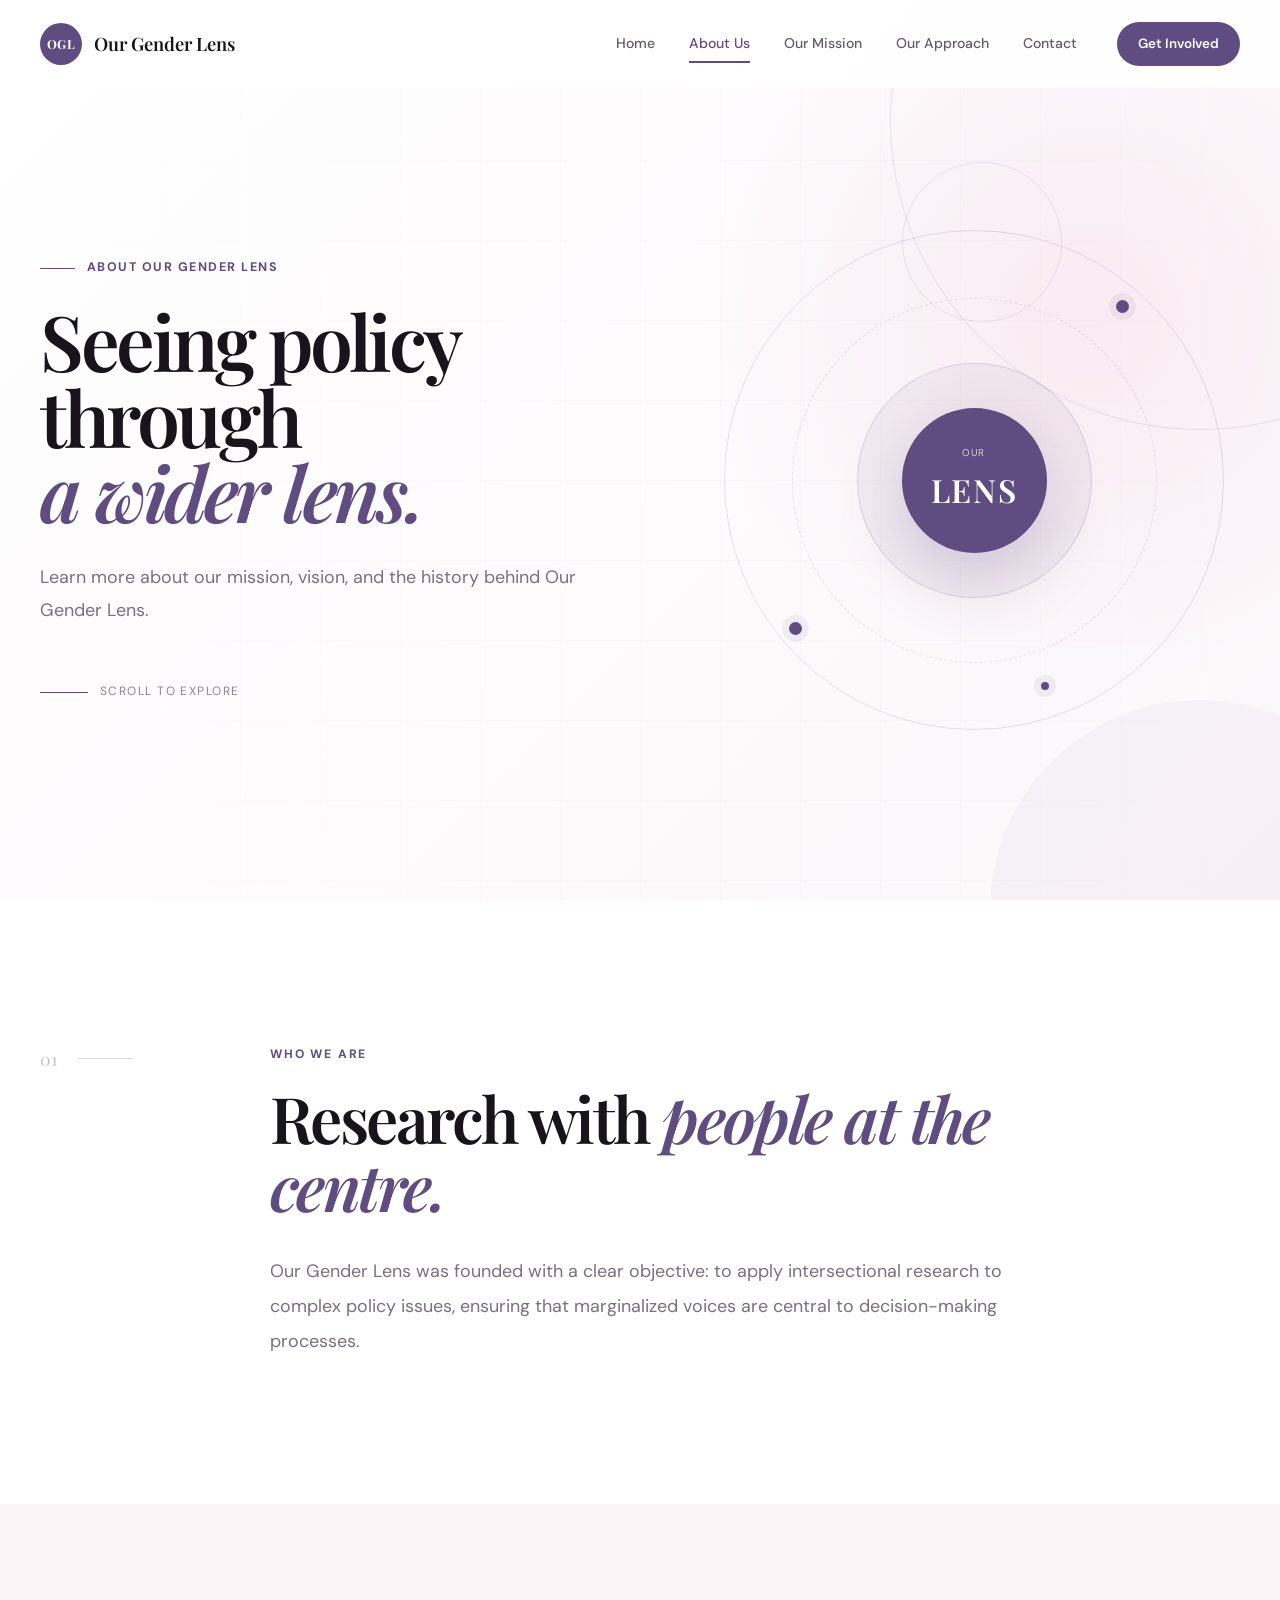
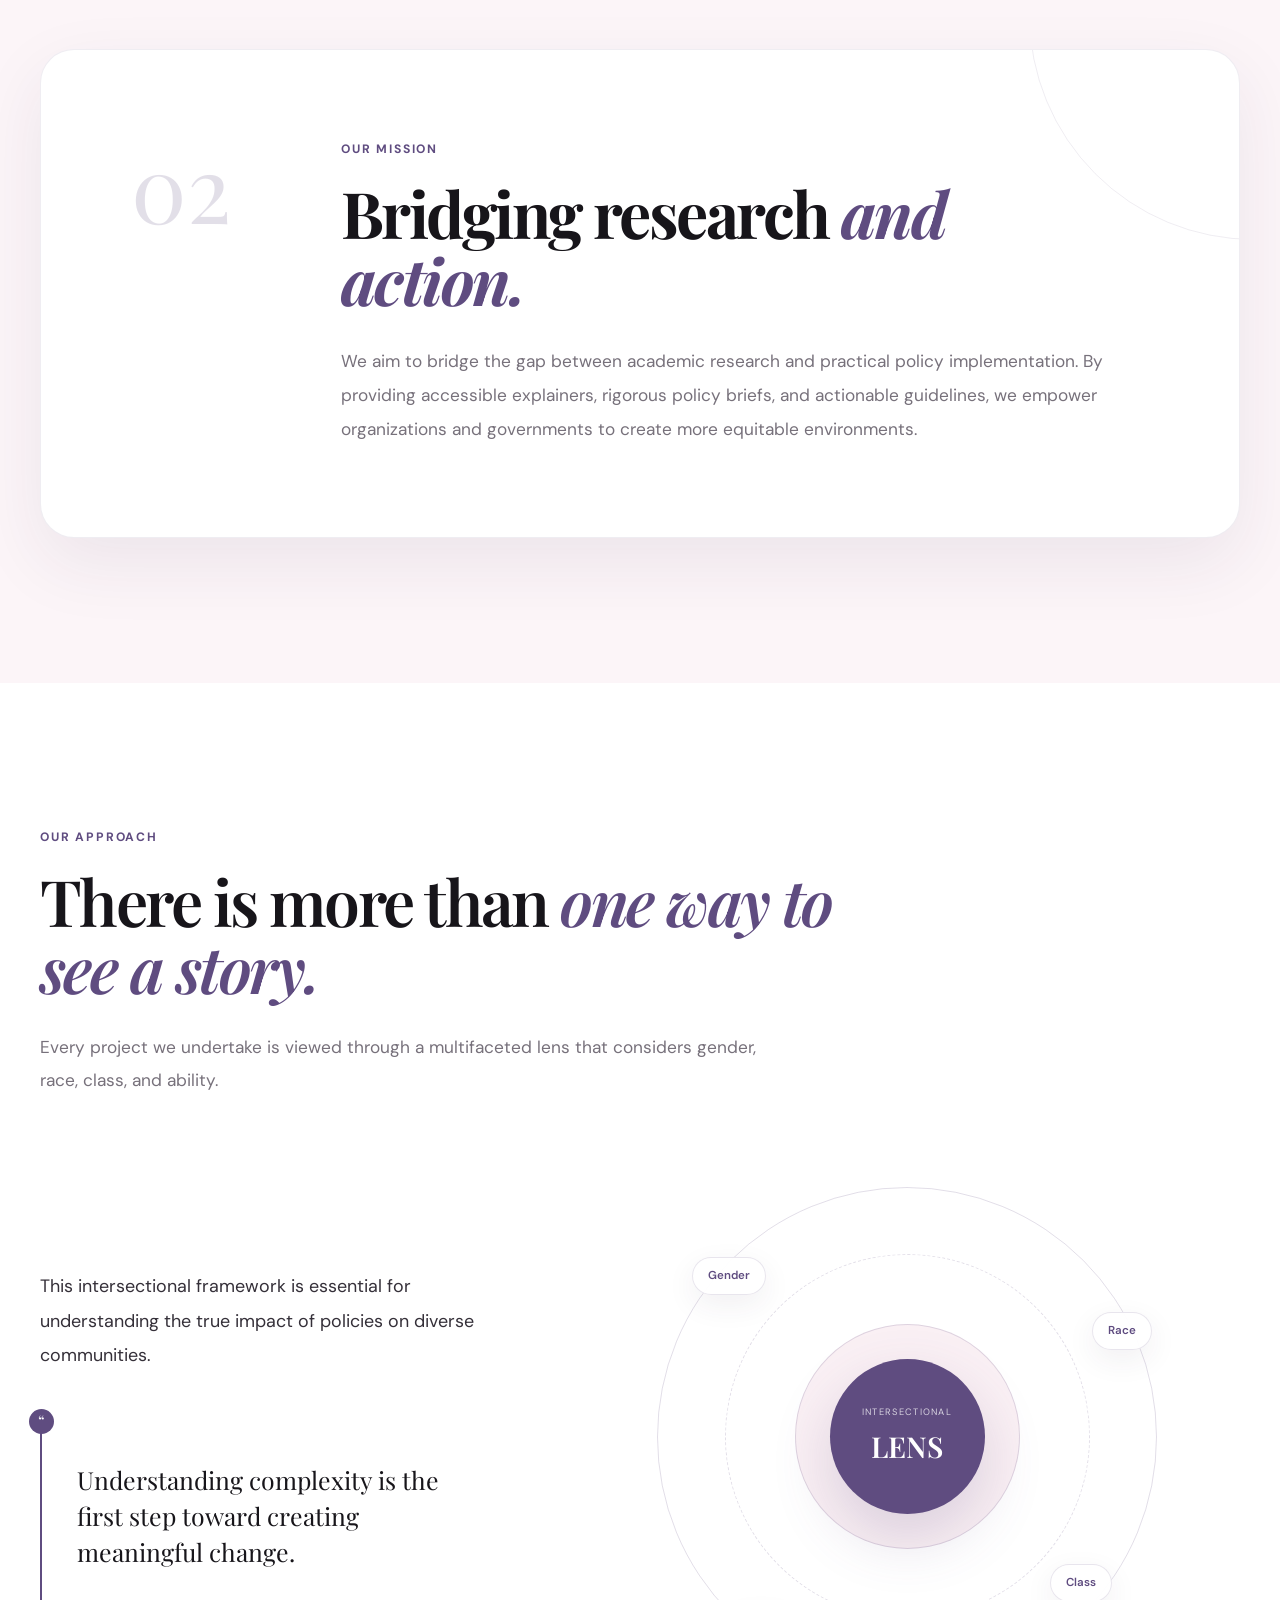
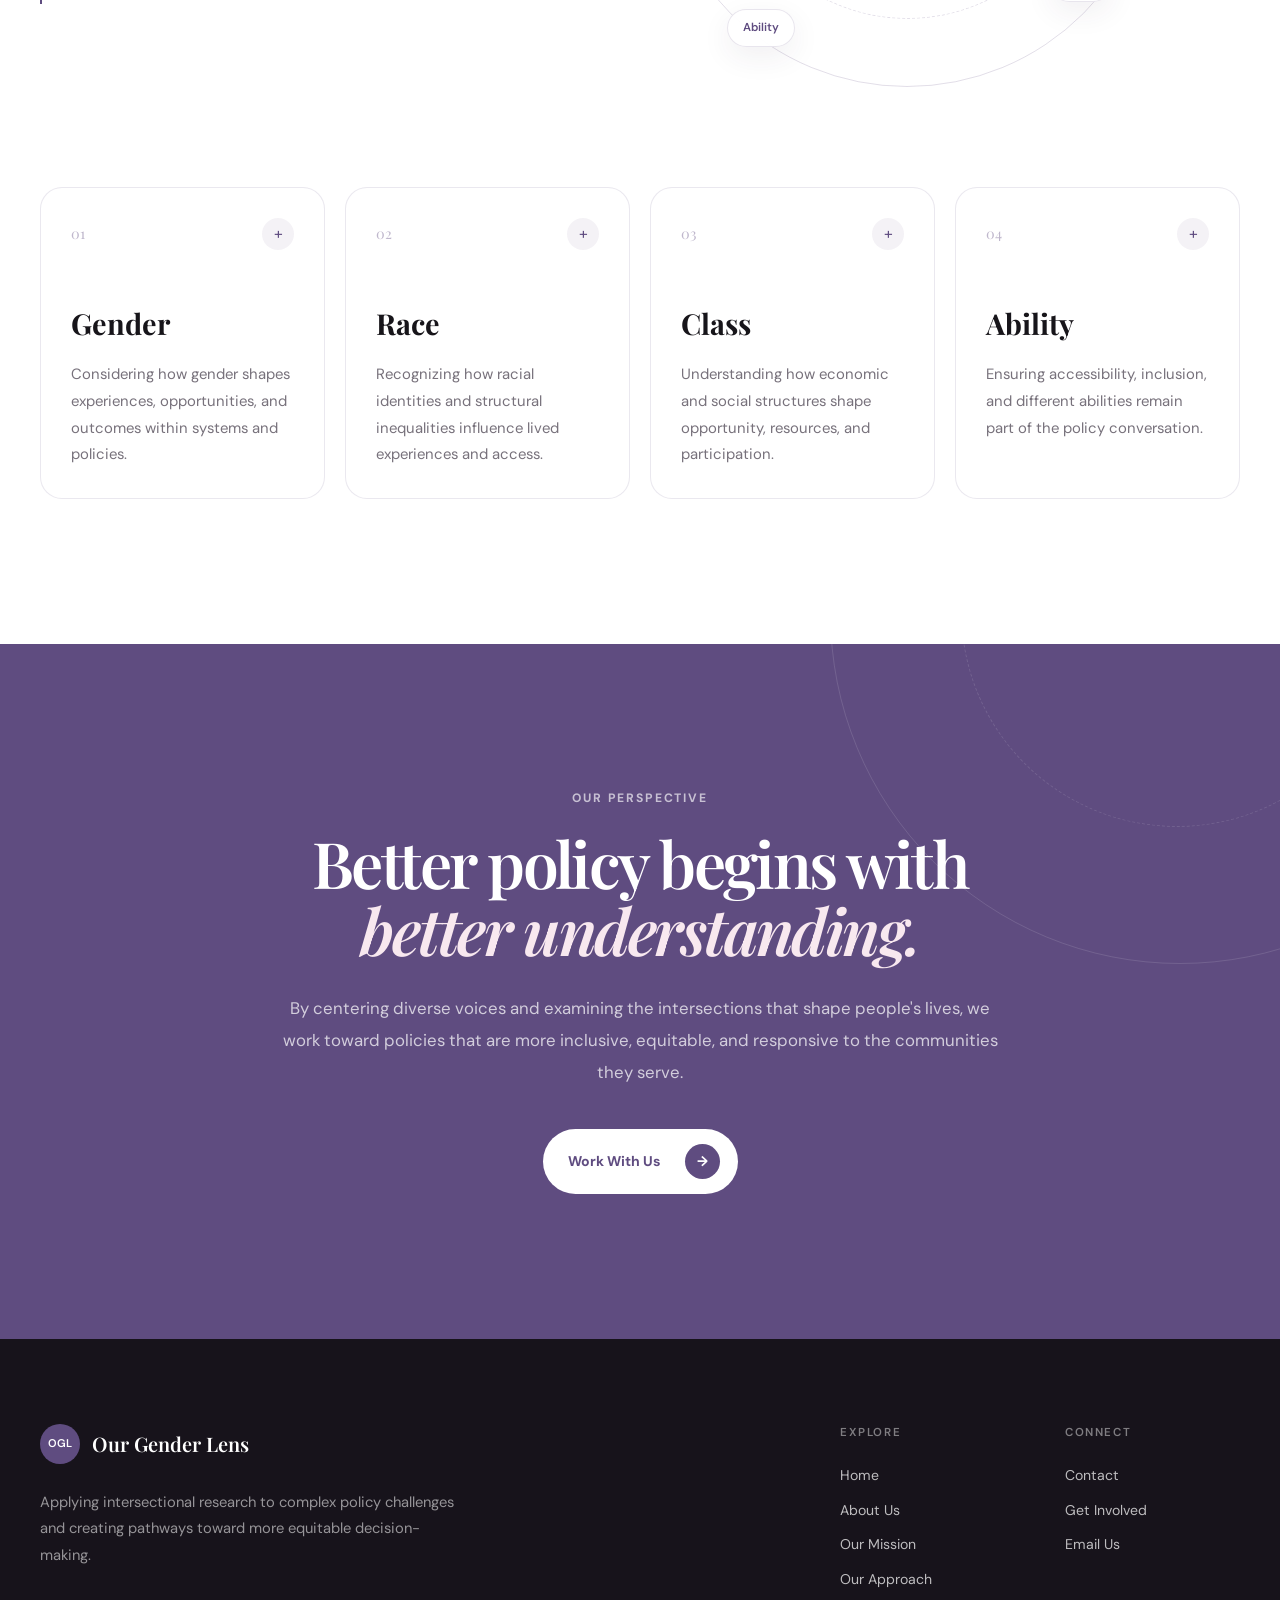
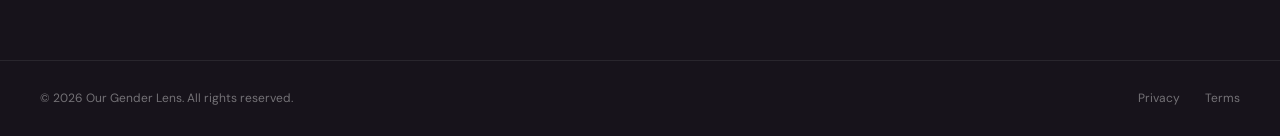
==== about.html @ 7bd84885 "Initial OGL Website" ====
<!DOCTYPE html>
<html lang="en">
<head>
    <meta charset="UTF-8">
    <meta name="viewport" content="width=device-width, initial-scale=1.0">

    <title>About Us | Our Gender Lens</title>

    <meta
        name="description"
        content="Learn more about Our Gender Lens, our mission, our approach, and our commitment to intersectional research and equitable policy."
    >

    <!-- =====================================================
         FONTS
    ====================================================== -->

    <link rel="preconnect" href="https://fonts.googleapis.com">
    <link rel="preconnect" href="https://fonts.gstatic.com" crossorigin>

    <link
        href="https://fonts.googleapis.com/css2?family=DM+Sans:wght@400;500;600;700&family=Playfair+Display:wght@500;600;700&display=swap"
        rel="stylesheet"
    >

    <!-- =====================================================
         INDEPENDENT ABOUT CSS
    ====================================================== -->

    <link rel="stylesheet" href="about.css">
</head>


<body>


    <!-- =====================================================
         PAGE LOADER
    ====================================================== -->

    <div class="page-loader" id="pageLoader">
        <div class="loader-inner">
            <span></span>
            <span></span>
            <span></span>
        </div>
    </div>


    <!-- =====================================================
         HEADER
    ====================================================== -->

    <header class="site-header" id="siteHeader">

        <div class="header-container">

            <!-- Logo -->

            <a href="index.html" class="logo" aria-label="Our Gender Lens Home">

                <span class="logo-mark">
                    OGL
                </span>

                <span class="logo-text">
                    Our Gender Lens
                </span>

            </a>


            <!-- Desktop Navigation -->

            <nav class="main-navigation" id="mainNavigation">

                <a href="index.html">
                    Home
                </a>

                <a href="about.html" class="active">
                    About Us
                </a>

                <a href="#mission">
                    Our Mission
                </a>

                <a href="#approach">
                    Our Approach
                </a>

                <a href="#contact">
                    Contact
                </a>

            </nav>


            <!-- Header CTA -->

            <div class="header-actions">

                <a href="#contact" class="header-button">
                    Get Involved
                </a>


                <!-- Mobile Menu -->

                <button
                    class="menu-toggle"
                    id="menuToggle"
                    type="button"
                    aria-label="Open navigation menu"
                    aria-expanded="false"
                >

                    <span></span>
                    <span></span>
                    <span></span>

                </button>

            </div>

        </div>

    </header>



    <!-- =====================================================
         MOBILE NAVIGATION
    ====================================================== -->

    <div class="mobile-navigation" id="mobileNavigation">

        <a href="index.html">
            Home
        </a>

        <a href="#Blogs">
            Blogs
        </a>

        <a href="#Explainers">
            Explainers
        </a>

        <a href="#policybriefs">
            Policy Briefs 
        </a>

        <a href="#resources">
            Resources
        </a>

        <a href="team.html">
            Our Team  
        </a>

        <a href="collaborations.html">
            Collaborations
        </a>

        <a href="#events">
            Events  
        </a>


        <a href="#contact" class="mobile-cta">
            Get Involved
        </a>

    </div>



    <!-- =====================================================
         HERO
    ====================================================== -->

    <main>

        <section class="about-hero">

            <!-- Decorative Elements -->

            <div class="hero-orb hero-orb-one"></div>
            <div class="hero-orb hero-orb-two"></div>
            <div class="hero-orb hero-orb-three"></div>

            <div class="hero-grid"></div>


            <div class="hero-container">

                <div class="hero-content reveal">

                    <div class="hero-label">

                        <span class="hero-label-line"></span>

                        <span>
                            About Our Gender Lens
                        </span>

                    </div>


                    <h1>
                        Seeing policy through
                        <span>a wider lens.</span>
                    </h1>


                    <p>
                        Learn more about our mission, vision, and the
                        history behind Our Gender Lens.
                    </p>


                    <div class="hero-scroll">

                        <span class="scroll-line"></span>

                        <span>
                            Scroll to explore
                        </span>

                    </div>

                </div>


                <!-- Hero Visual -->

                <div class="hero-visual reveal reveal-delay">

                    <div class="visual-frame">

                        <div class="visual-circle circle-large"></div>
                        <div class="visual-circle circle-medium"></div>
                        <div class="visual-circle circle-small"></div>


                        <div class="visual-center">

                            <span class="center-small">
                                OUR
                            </span>

                            <span class="center-large">
                                LENS
                            </span>

                        </div>


                        <div class="visual-dot dot-one"></div>
                        <div class="visual-dot dot-two"></div>
                        <div class="visual-dot dot-three"></div>

                    </div>

                </div>

            </div>

        </section>



        <!-- =====================================================
             INTRODUCTION
        ====================================================== -->

        <section class="intro-section section-space">

            <div class="section-container">

                <div class="intro-layout">


                    <!-- Left -->

                    <div class="section-marker reveal">

                        <span>
                            01
                        </span>

                        <div class="marker-line"></div>

                    </div>


                    <!-- Right -->

                    <div class="intro-content reveal">

                        <div class="section-eyebrow">
                            Who We Are
                        </div>

                        <h2>
                            Research with
                            <span>people at the centre.</span>
                        </h2>

                        <p>
                            Our Gender Lens was founded with a clear
                            objective: to apply intersectional research
                            to complex policy issues, ensuring that
                            marginalized voices are central to
                            decision-making processes.
                        </p>

                    </div>

                </div>

            </div>

        </section>



        <!-- =====================================================
             MISSION
        ====================================================== -->

        <section
            class="mission-section section-space"
            id="mission"
        >

            <div class="section-container">

                <div class="mission-card reveal">

                    <div class="mission-decoration"></div>


                    <div class="mission-number">
                        02
                    </div>


                    <div class="mission-content">

                        <div class="section-eyebrow">
                            Our Mission
                        </div>

                        <h2>
                            Bridging research
                            <span>and action.</span>
                        </h2>

                        <p>
                            We aim to bridge the gap between academic
                            research and practical policy implementation.
                            By providing accessible explainers, rigorous
                            policy briefs, and actionable guidelines, we
                            empower organizations and governments to create
                            more equitable environments.
                        </p>

                    </div>

                </div>

            </div>

        </section>



        <!-- =====================================================
             APPROACH
        ====================================================== -->

        <section
            class="approach-section section-space"
            id="approach"
        >

            <div class="section-container">


                <!-- Heading -->

                <div class="approach-heading reveal">

                    <div class="section-eyebrow">
                        Our Approach
                    </div>

                    <h2>
                        There is more than
                        <span>one way to see a story.</span>
                    </h2>

                    <p>
                        Every project we undertake is viewed through a
                        multifaceted lens that considers gender, race,
                        class, and ability.
                    </p>

                </div>



                <!-- Main Approach -->

                <div class="approach-main">


                    <!-- Text -->

                    <div class="approach-text reveal">

                        <p>
                            This intersectional framework is essential
                            for understanding the true impact of policies
                            on diverse communities.
                        </p>


                        <div class="approach-statement">

                            <span class="statement-mark">
                                “
                            </span>

                            <p>
                                Understanding complexity is the first
                                step toward creating meaningful change.
                            </p>

                        </div>

                    </div>



                    <!-- Lens -->

                    <div class="intersection-visual reveal reveal-delay">

                        <div class="intersection-ring ring-outer"></div>
                        <div class="intersection-ring ring-middle"></div>
                        <div class="intersection-ring ring-inner"></div>


                        <div class="intersection-center">
                            <span>
                                INTERSECTIONAL
                            </span>

                            <strong>
                                LENS
                            </strong>
                        </div>


                        <div class="lens-label lens-gender">
                            Gender
                        </div>

                        <div class="lens-label lens-race">
                            Race
                        </div>

                        <div class="lens-label lens-class">
                            Class
                        </div>

                        <div class="lens-label lens-ability">
                            Ability
                        </div>

                    </div>

                </div>



                <!-- Framework Cards -->

                <div class="framework-grid">


                    <article class="framework-card reveal">

                        <div class="framework-top">

                            <span class="framework-number">
                                01
                            </span>

                            <span class="framework-symbol">
                                +
                            </span>

                        </div>

                        <h3>
                            Gender
                        </h3>

                        <p>
                            Considering how gender shapes experiences,
                            opportunities, and outcomes within systems
                            and policies.
                        </p>

                    </article>



                    <article class="framework-card reveal reveal-delay-1">

                        <div class="framework-top">

                            <span class="framework-number">
                                02
                            </span>

                            <span class="framework-symbol">
                                +
                            </span>

                        </div>

                        <h3>
                            Race
                        </h3>

                        <p>
                            Recognizing how racial identities and
                            structural inequalities influence lived
                            experiences and access.
                        </p>

                    </article>



                    <article class="framework-card reveal reveal-delay-2">

                        <div class="framework-top">

                            <span class="framework-number">
                                03
                            </span>

                            <span class="framework-symbol">
                                +
                            </span>

                        </div>

                        <h3>
                            Class
                        </h3>

                        <p>
                            Understanding how economic and social
                            structures shape opportunity, resources,
                            and participation.
                        </p>

                    </article>



                    <article class="framework-card reveal reveal-delay-3">

                        <div class="framework-top">

                            <span class="framework-number">
                                04
                            </span>

                            <span class="framework-symbol">
                                +
                            </span>

                        </div>

                        <h3>
                            Ability
                        </h3>

                        <p>
                            Ensuring accessibility, inclusion, and
                            different abilities remain part of the
                            policy conversation.
                        </p>

                    </article>


                </div>

            </div>

        </section>



        <!-- =====================================================
             CLOSING / CTA
        ====================================================== -->

        <section
            class="closing-section section-space"
            id="contact"
        >

            <div class="closing-background"></div>

            <div class="section-container">

                <div class="closing-content reveal">

                    <div class="section-eyebrow">
                        Our Perspective
                    </div>

                    <h2>
                        Better policy begins with
                        <span>better understanding.</span>
                    </h2>

                    <p>
                        By centering diverse voices and examining the
                        intersections that shape people's lives, we work
                        toward policies that are more inclusive,
                        equitable, and responsive to the communities
                        they serve.
                    </p>


                    <a href="mailto:hello@ourgenderlens.org" class="primary-button">

                        <span>
                            Work With Us
                        </span>

                        <span class="button-arrow">
                            →
                        </span>

                    </a>

                </div>

            </div>

        </section>

    </main>



    <!-- =====================================================
         FOOTER
    ====================================================== -->

    <footer class="site-footer">

        <div class="footer-container">


            <!-- Brand -->

            <div class="footer-brand">

                <a href="index.html" class="footer-logo">

                    <span class="footer-logo-mark">
                        OGL
                    </span>

                    <span>
                        Our Gender Lens
                    </span>

                </a>


                <p>
                    Applying intersectional research to complex policy
                    challenges and creating pathways toward more
                    equitable decision-making.
                </p>

            </div>



            <!-- Links -->

            <div class="footer-links">


                <div class="footer-column">

                    <h4>
                        Explore
                    </h4>

                    <a href="index.html">
                        Home
                    </a>

                    <a href="about.html">
                        About Us
                    </a>

                    <a href="#mission">
                        Our Mission
                    </a>

                    <a href="#approach">
                        Our Approach
                    </a>

                </div>



                <div class="footer-column">

                    <h4>
                        Connect
                    </h4>

                    <a href="#contact">
                        Contact
                    </a>

                    <a href="#contact">
                        Get Involved
                    </a>

                    <a href="mailto:hello@ourgenderlens.org">
                        Email Us
                    </a>

                </div>


            </div>

        </div>



        <!-- Bottom -->

        <div class="footer-bottom">

            <div class="footer-bottom-container">

                <p>
                    © 2026 Our Gender Lens. All rights reserved.
                </p>


                <div class="footer-legal">

                    <a href="#">
                        Privacy
                    </a>

                    <a href="#">
                        Terms
                    </a>

                </div>

            </div>

        </div>

    </footer>



    <!-- =====================================================
         INDEPENDENT ABOUT JAVASCRIPT
    ====================================================== -->

    <script src="about.js"></script>

</body>
</html>
---- about.css ----
/* =========================================================
   OUR GENDER LENS
   ABOUT US PAGE
   COMPLETELY INDEPENDENT CSS
========================================================= */


/* =========================================================
   ROOT
========================================================= */

:root {

    --purple: #5F4C80;
    --purple-dark: #46365F;
    --purple-light: #82709F;

    --pink: #F8E8EF;
    --pink-soft: #FCF5F8;

    --white: #FFFFFF;
    --black: #17151A;

    --text: #353039;
    --muted: #77717B;

    --border: rgba(95, 76, 128, 0.13);

    --shadow:
        0 25px 70px rgba(55, 40, 72, 0.08);

    --container: 1240px;

    --transition:
        0.35s cubic-bezier(0.22, 1, 0.36, 1);

}


/* =========================================================
   RESET
========================================================= */

* {
    margin: 0;
    padding: 0;
    box-sizing: border-box;
}


html {
    scroll-behavior: smooth;
}


body {

    font-family:
        "DM Sans",
        Arial,
        sans-serif;

    background: var(--white);

    color: var(--text);

    line-height: 1.6;

    overflow-x: hidden;

}


body.menu-open {
    overflow: hidden;
}


a {
    color: inherit;
    text-decoration: none;
}


button {
    font: inherit;
}


img {
    max-width: 100%;
    display: block;
}


/* =========================================================
   PAGE LOADER
========================================================= */

.page-loader {

    position: fixed;

    inset: 0;

    background: var(--white);

    display: flex;

    align-items: center;
    justify-content: center;

    z-index: 9999;

    transition:
        opacity 0.6s ease,
        visibility 0.6s ease;

}


.page-loader.hidden {

    opacity: 0;

    visibility: hidden;

}


.loader-inner {

    display: flex;

    gap: 7px;

}


.loader-inner span {

    width: 7px;
    height: 7px;

    border-radius: 50%;

    background: var(--purple);

    animation:
        loaderPulse 1s infinite ease-in-out;

}


.loader-inner span:nth-child(2) {
    animation-delay: 0.15s;
}


.loader-inner span:nth-child(3) {
    animation-delay: 0.3s;
}


@keyframes loaderPulse {

    0%,
    100% {
        transform: translateY(0);
        opacity: 0.35;
    }

    50% {
        transform: translateY(-6px);
        opacity: 1;
    }

}


/* =========================================================
   GLOBAL CONTAINER
========================================================= */

.header-container,
.hero-container,
.section-container,
.footer-container {

    width: min(
        calc(100% - 80px),
        var(--container)
    );

    margin: 0 auto;

}


/* =========================================================
   HEADER
========================================================= */

.site-header {

    position: fixed;

    top: 0;
    left: 0;
    right: 0;

    height: 88px;

    display: flex;
    align-items: center;

    background:
        rgba(255, 255, 255, 0.86);

    backdrop-filter: blur(18px);

    -webkit-backdrop-filter: blur(18px);

    border-bottom:
        1px solid transparent;

    z-index: 1000;

    transition:
        height var(--transition),
        background var(--transition),
        border-color var(--transition),
        box-shadow var(--transition);

}


.site-header.scrolled {

    height: 76px;

    background:
        rgba(255, 255, 255, 0.95);

    border-color: var(--border);

    box-shadow:
        0 10px 35px rgba(40, 30, 50, 0.05);

}


.header-container {

    display: flex;

    align-items: center;

    justify-content: space-between;

    gap: 40px;

}


/* =========================================================
   LOGO
========================================================= */

.logo {

    display: inline-flex;

    align-items: center;

    gap: 12px;

    flex-shrink: 0;

}


.logo-mark {

    width: 42px;
    height: 42px;

    border-radius: 50%;

    display: flex;

    align-items: center;
    justify-content: center;

    background: var(--purple);

    color: var(--white);

    font-family:
        "Playfair Display",
        serif;

    font-size: 0.78rem;

    font-weight: 700;

    letter-spacing: 0.03em;

}


.logo-text {

    font-family:
        "Playfair Display",
        serif;

    font-size: 1.15rem;

    font-weight: 600;

    color: var(--black);

}


/* =========================================================
   NAVIGATION
========================================================= */

.main-navigation {

    display: flex;

    align-items: center;

    gap: 34px;

    margin-left: auto;

}


.main-navigation a {

    position: relative;

    font-size: 0.88rem;

    font-weight: 500;

    color: #615B64;

    padding: 8px 0;

    transition:
        color var(--transition);

}


.main-navigation a::after {

    content: "";

    position: absolute;

    left: 0;
    bottom: 0;

    width: 0;

    height: 1.5px;

    background: var(--purple);

    transition:
        width var(--transition);

}


.main-navigation a:hover,
.main-navigation a.active {

    color: var(--purple);

}


.main-navigation a:hover::after,
.main-navigation a.active::after {

    width: 100%;

}


/* =========================================================
   HEADER BUTTON
========================================================= */

.header-button {

    display: inline-flex;

    align-items: center;
    justify-content: center;

    min-height: 44px;

    padding: 0 21px;

    border-radius: 100px;

    background: var(--purple);

    color: var(--white);

    font-size: 0.84rem;

    font-weight: 600;

    transition:
        transform var(--transition),
        background var(--transition),
        box-shadow var(--transition);

}


.header-button:hover {

    transform: translateY(-2px);

    background: var(--purple-dark);

    box-shadow:
        0 10px 25px rgba(95, 76, 128, 0.2);

}


/* =========================================================
   MOBILE MENU BUTTON
========================================================= */

.menu-toggle {

    width: 44px;
    height: 44px;

    border: 0;

    background: transparent;

    display: none;

    flex-direction: column;

    align-items: center;
    justify-content: center;

    gap: 5px;

    cursor: pointer;

}


.menu-toggle span {

    width: 22px;
    height: 1.5px;

    background: var(--black);

    transition:
        transform var(--transition),
        opacity var(--transition);

}


.menu-toggle.active span:nth-child(1) {

    transform:
        translateY(6.5px)
        rotate(45deg);

}


.menu-toggle.active span:nth-child(2) {

    opacity: 0;

}


.menu-toggle.active span:nth-child(3) {

    transform:
        translateY(-6.5px)
        rotate(-45deg);

}


/* =========================================================
   MOBILE NAVIGATION
========================================================= */

.mobile-navigation {

    position: fixed;

    top: 88px;
    left: 0;
    right: 0;

    padding: 25px 30px 35px;

    background:
        rgba(255, 255, 255, 0.98);

    backdrop-filter: blur(20px);

    border-bottom:
        1px solid var(--border);

    transform:
        translateY(-120%);

    opacity: 0;

    visibility: hidden;

    transition:
        transform 0.45s ease,
        opacity 0.35s ease,
        visibility 0.45s ease;

    z-index: 999;

}


.mobile-navigation.active {

    transform: translateY(0);

    opacity: 1;

    visibility: visible;

}


.mobile-navigation a {

    display: block;

    padding: 14px 0;

    border-bottom:
        1px solid var(--border);

    color: var(--text);

    font-size: 0.95rem;

}


.mobile-navigation a.active {

    color: var(--purple);

}


.mobile-navigation .mobile-cta {

    margin-top: 20px;

    padding: 14px 22px;

    border: 0;

    border-radius: 100px;

    background: var(--purple);

    color: var(--white);

    text-align: center;

}


/* =========================================================
   HERO
========================================================= */

.about-hero {

    position: relative;

    min-height: 100vh;

    padding:
        150px 0
        90px;

    display: flex;

    align-items: center;

    overflow: hidden;

    background:

        radial-gradient(
            circle at 85% 35%,
            rgba(248, 232, 239, 0.85),
            transparent 32%
        ),

        linear-gradient(
            135deg,
            #FFFFFF 0%,
            #FCF7FA 100%
        );

}


.hero-container {

    position: relative;

    z-index: 3;

    display: grid;

    grid-template-columns:
        minmax(0, 1.05fr)
        minmax(380px, 0.95fr);

    align-items: center;

    gap: 80px;

}


.hero-content {

    max-width: 720px;

}


.hero-label {

    display: flex;

    align-items: center;

    gap: 12px;

    margin-bottom: 25px;

    color: var(--purple);

    font-size: 0.78rem;

    font-weight: 700;

    letter-spacing: 0.12em;

    text-transform: uppercase;

}


.hero-label-line {

    width: 35px;

    height: 1px;

    background: var(--purple);

}


.hero-content h1 {

    font-family:
        "Playfair Display",
        Georgia,
        serif;

    font-size:
        clamp(3.2rem, 6vw, 6.4rem);

    line-height: 0.98;

    letter-spacing: -0.045em;

    font-weight: 600;

    color: var(--black);

}


.hero-content h1 span {

    display: block;

    color: var(--purple);

    font-style: italic;

}


.hero-content > p {

    max-width: 570px;

    margin-top: 32px;

    font-size: 1.12rem;

    line-height: 1.85;

    color: var(--muted);

}


.hero-scroll {

    display: flex;

    align-items: center;

    gap: 12px;

    margin-top: 55px;

    color: #8A838D;

    font-size: 0.75rem;

    text-transform: uppercase;

    letter-spacing: 0.12em;

}


.scroll-line {

    width: 48px;

    height: 1px;

    background: var(--purple);

}


/* =========================================================
   HERO GRID
========================================================= */

.hero-grid {

    position: absolute;

    inset: 0;

    opacity: 0.35;

    background-image:
        linear-gradient(
            rgba(95, 76, 128, 0.06) 1px,
            transparent 1px
        ),
        linear-gradient(
            90deg,
            rgba(95, 76, 128, 0.06) 1px,
            transparent 1px
        );

    background-size: 80px 80px;

    mask-image:
        linear-gradient(
            to right,
            transparent,
            black 45%,
            black 75%,
            transparent
        );

}


/* =========================================================
   HERO ORBS
========================================================= */

.hero-orb {

    position: absolute;

    border-radius: 50%;

    pointer-events: none;

}


.hero-orb-one {

    width: 620px;
    height: 620px;

    right: -230px;
    top: -190px;

    border:
        1px solid
        rgba(95, 76, 128, 0.13);

}


.hero-orb-two {

    width: 420px;
    height: 420px;

    right: -130px;
    bottom: -220px;

    background:
        rgba(95, 76, 128, 0.035);

}


.hero-orb-three {

    width: 160px;
    height: 160px;

    right: 17%;
    top: 18%;

    border:
        1px solid
        rgba(95, 76, 128, 0.12);

}


/* =========================================================
   HERO VISUAL
========================================================= */

.hero-visual {

    display: flex;

    align-items: center;
    justify-content: center;

}


.visual-frame {

    position: relative;

    width: min(500px, 100%);

    aspect-ratio: 1;

    display: flex;

    align-items: center;
    justify-content: center;

}


.visual-circle {

    position: absolute;

    border-radius: 50%;

    border:
        1px solid
        rgba(95, 76, 128, 0.16);

}


.circle-large {

    width: 100%;
    height: 100%;

    animation:
        visualRotate 28s linear infinite;

}


.circle-medium {

    width: 73%;
    height: 73%;

    border-style: dashed;

    animation:
        visualRotateReverse 22s linear infinite;

}


.circle-small {

    width: 47%;
    height: 47%;

    background:
        rgba(95, 76, 128, 0.055);

}


.visual-center {

    width: 145px;
    height: 145px;

    border-radius: 50%;

    display: flex;

    flex-direction: column;

    align-items: center;
    justify-content: center;

    background: var(--purple);

    color: var(--white);

    box-shadow:
        0 25px 65px
        rgba(95, 76, 128, 0.24);

    z-index: 3;

}


.center-small {

    font-size: 0.62rem;

    letter-spacing: 0.18em;

    opacity: 0.75;

}


.center-large {

    margin-top: 3px;

    font-family:
        "Playfair Display",
        serif;

    font-size: 2rem;

    font-weight: 600;

    letter-spacing: 0.05em;

}


.visual-dot {

    position: absolute;

    width: 13px;
    height: 13px;

    border-radius: 50%;

    background: var(--purple);

    box-shadow:
        0 0 0 7px
        rgba(95, 76, 128, 0.08);

}


.dot-one {

    top: 14%;
    right: 19%;

}


.dot-two {

    bottom: 19%;
    left: 13%;

}


.dot-three {

    bottom: 8%;
    right: 35%;

    width: 8px;
    height: 8px;

}


@keyframes visualRotate {

    from {
        transform: rotate(0);
    }

    to {
        transform: rotate(360deg);
    }

}


@keyframes visualRotateReverse {

    from {
        transform: rotate(360deg);
    }

    to {
        transform: rotate(0);
    }

}


/* =========================================================
   GLOBAL SECTIONS
========================================================= */

.section-space {

    padding:
        145px 0;

}


.section-eyebrow {

    color: var(--purple);

    font-size: 0.76rem;

    font-weight: 700;

    text-transform: uppercase;

    letter-spacing: 0.15em;

}


/* =========================================================
   INTRODUCTION
========================================================= */

.intro-section {

    background: var(--white);

}


.intro-layout {

    display: grid;

    grid-template-columns: 150px 1fr;

    gap: 80px;

}


.section-marker {

    display: flex;

    align-items: flex-start;

    gap: 20px;

}


.section-marker > span {

    font-family:
        "Playfair Display",
        serif;

    color:
        rgba(95, 76, 128, 0.35);

    font-size: 1.1rem;

}


.marker-line {

    width: 55px;

    height: 1px;

    margin-top: 13px;

    background:
        rgba(95, 76, 128, 0.22);

}


.intro-content {

    max-width: 850px;

}


.intro-content h2,
.approach-heading h2 {

    margin-top: 20px;

    font-family:
        "Playfair Display",
        Georgia,
        serif;

    font-size:
        clamp(2.5rem, 5vw, 4.8rem);

    line-height: 1.05;

    letter-spacing: -0.04em;

    font-weight: 600;

    color: var(--black);

}


.intro-content h2 span,
.approach-heading h2 span {

    color: var(--purple);

    font-style: italic;

}


.intro-content p {

    max-width: 760px;

    margin-top: 35px;

    font-size: 1.12rem;

    line-height: 1.95;

    color: var(--muted);

}


/* =========================================================
   MISSION
========================================================= */

.mission-section {

    background: var(--pink-soft);

}


.mission-card {

    position: relative;

    display: grid;

    grid-template-columns: 140px 1fr;

    gap: 70px;

    padding: 90px;

    overflow: hidden;

    border:
        1px solid
        rgba(95, 76, 128, 0.10);

    border-radius: 34px;

    background: var(--white);

    box-shadow: var(--shadow);

}


.mission-decoration {

    position: absolute;

    width: 450px;
    height: 450px;

    border-radius: 50%;

    right: -240px;
    top: -260px;

    border:
        1px solid
        rgba(95, 76, 128, 0.10);

}


.mission-number {

    font-family:
        "Playfair Display",
        serif;

    font-size: 5.8rem;

    line-height: 1;

    color:
        rgba(95, 76, 128, 0.18);

}


.mission-content {

    position: relative;

    z-index: 2;

}


.mission-content h2 {

    max-width: 720px;

    margin-top: 20px;

    font-family:
        "Playfair Display",
        Georgia,
        serif;

    font-size:
        clamp(2.5rem, 5vw, 4.4rem);

    line-height: 1.05;

    letter-spacing: -0.04em;

    color: var(--black);

}


.mission-content h2 span {

    color: var(--purple);

    font-style: italic;

}


.mission-content p {

    max-width: 780px;

    margin-top: 32px;

    font-size: 1.08rem;

    line-height: 1.95;

    color: var(--muted);

}


/* =========================================================
   APPROACH
========================================================= */

.approach-section {

    background: var(--white);

}


.approach-heading {

    max-width: 850px;

}


.approach-heading > p {

    max-width: 720px;

    margin-top: 30px;

    font-size: 1.08rem;

    line-height: 1.9;

    color: var(--muted);

}


.approach-main {

    display: grid;

    grid-template-columns:
        minmax(0, 0.8fr)
        minmax(420px, 1.2fr);

    gap: 90px;

    align-items: center;

    margin-top: 90px;

}


.approach-text > p {

    font-size: 1.12rem;

    line-height: 1.9;

    color: var(--text);

}


.approach-statement {

    position: relative;

    margin-top: 55px;

    padding:
        35px
        0
        35px
        35px;

    border-left:
        2px solid var(--purple);

}


.statement-mark {

    position: absolute;

    left: -13px;
    top: -18px;

    width: 25px;
    height: 25px;

    display: flex;

    align-items: center;
    justify-content: center;

    border-radius: 50%;

    background: var(--purple);

    color: var(--white);

    font-family:
        "Playfair Display",
        serif;

}


.approach-statement p {

    font-family:
        "Playfair Display",
        Georgia,
        serif;

    font-size: 1.55rem;

    line-height: 1.45;

    color: var(--black);

}


/* =========================================================
   INTERSECTION VISUAL
========================================================= */

.intersection-visual {

    position: relative;

    width: min(500px, 100%);

    aspect-ratio: 1;

    margin: 0 auto;

    display: flex;

    align-items: center;
    justify-content: center;

}


.intersection-ring {

    position: absolute;

    border-radius: 50%;

    border:
        1px solid
        rgba(95, 76, 128, 0.18);

}


.ring-outer {

    width: 100%;
    height: 100%;

}


.ring-middle {

    width: 73%;
    height: 73%;

    border-style: dashed;

}


.ring-inner {

    width: 45%;
    height: 45%;

    background:
        rgba(248, 232, 239, 0.65);

}


.intersection-center {

    position: relative;

    z-index: 2;

    width: 155px;
    height: 155px;

    border-radius: 50%;

    background: var(--purple);

    color: var(--white);

    display: flex;

    flex-direction: column;

    align-items: center;
    justify-content: center;

    text-align: center;

    box-shadow:
        0 25px 60px
        rgba(95, 76, 128, 0.2);

}


.intersection-center span {

    font-size: 0.58rem;

    letter-spacing: 0.14em;

    opacity: 0.75;

}


.intersection-center strong {

    margin-top: 4px;

    font-family:
        "Playfair Display",
        serif;

    font-size: 1.8rem;

    font-weight: 600;

}


.lens-label {

    position: absolute;

    z-index: 4;

    padding: 9px 15px;

    border:
        1px solid
        rgba(95, 76, 128, 0.14);

    border-radius: 100px;

    background:
        rgba(255, 255, 255, 0.94);

    color: var(--purple);

    font-size: 0.72rem;

    font-weight: 600;

    box-shadow:
        0 10px 30px
        rgba(60, 45, 70, 0.07);

}


.lens-gender {

    top: 14%;
    left: 7%;

}


.lens-race {

    top: 25%;
    right: 1%;

}


.lens-class {

    bottom: 17%;
    right: 9%;

}


.lens-ability {

    bottom: 8%;
    left: 14%;

}


/* =========================================================
   FRAMEWORK GRID
========================================================= */

.framework-grid {

    display: grid;

    grid-template-columns:
        repeat(4, 1fr);

    gap: 20px;

    margin-top: 100px;

}


.framework-card {

    min-height: 310px;

    padding: 30px;

    border:
        1px solid
        var(--border);

    border-radius: 22px;

    background: var(--white);

    transition:
        transform var(--transition),
        box-shadow var(--transition),
        border-color var(--transition);

}


.framework-card:hover {

    transform: translateY(-9px);

    border-color:
        rgba(95, 76, 128, 0.25);

    box-shadow:
        0 25px 60px
        rgba(65, 48, 80, 0.09);

}


.framework-top {

    display: flex;

    align-items: center;

    justify-content: space-between;

    margin-bottom: 50px;

}


.framework-number {

    color:
        rgba(95, 76, 128, 0.4);

    font-family:
        "Playfair Display",
        serif;

    font-size: 0.9rem;

}


.framework-symbol {

    width: 32px;
    height: 32px;

    display: flex;

    align-items: center;
    justify-content: center;

    border-radius: 50%;

    background:
        rgba(95, 76, 128, 0.07);

    color: var(--purple);

    font-size: 1rem;

}


.framework-card h3 {

    font-family:
        "Playfair Display",
        Georgia,
        serif;

    font-size: 1.8rem;

    color: var(--black);

}


.framework-card p {

    margin-top: 15px;

    color: var(--muted);

    font-size: 0.93rem;

    line-height: 1.8;

}


/* =========================================================
   CLOSING
========================================================= */

.closing-section {

    position: relative;

    overflow: hidden;

    background:
        var(--purple);

    color: var(--white);

}


.closing-background {

    position: absolute;

    width: 700px;
    height: 700px;

    border-radius: 50%;

    right: -250px;
    top: -380px;

    border:
        1px solid
        rgba(255, 255, 255, 0.12);

}


.closing-background::after {

    content: "";

    position: absolute;

    width: 430px;
    height: 430px;

    border-radius: 50%;

    top: 130px;
    left: 130px;

    border:
        1px dashed
        rgba(255, 255, 255, 0.12);

}


.closing-content {

    position: relative;

    z-index: 2;

    max-width: 900px;

    margin: 0 auto;

    text-align: center;

}


.closing-content .section-eyebrow {

    color:
        rgba(255, 255, 255, 0.65);

}


.closing-content h2 {

    margin-top: 20px;

    font-family:
        "Playfair Display",
        Georgia,
        serif;

    font-size:
        clamp(2.6rem, 5vw, 5rem);

    line-height: 1.05;

    letter-spacing: -0.04em;

    font-weight: 600;

}


.closing-content h2 span {

    display: block;

    color: var(--pink);

    font-style: italic;

}


.closing-content > p {

    max-width: 720px;

    margin: 30px auto 40px;

    color:
        rgba(255, 255, 255, 0.72);

    font-size: 1.05rem;

    line-height: 1.9;

}


/* =========================================================
   PRIMARY BUTTON
========================================================= */

.primary-button {

    display: inline-flex;

    align-items: center;

    gap: 25px;

    padding: 15px 18px 15px 25px;

    border-radius: 100px;

    background: var(--white);

    color: var(--purple);

    font-size: 0.88rem;

    font-weight: 700;

    transition:
        transform var(--transition),
        box-shadow var(--transition);

}


.primary-button:hover {

    transform: translateY(-3px);

    box-shadow:
        0 15px 35px
        rgba(0, 0, 0, 0.15);

}


.button-arrow {

    width: 35px;
    height: 35px;

    display: flex;

    align-items: center;
    justify-content: center;

    border-radius: 50%;

    background: var(--purple);

    color: var(--white);

    transition:
        transform var(--transition);

}


.primary-button:hover .button-arrow {

    transform: translateX(3px);

}


/* =========================================================
   FOOTER
========================================================= */

.site-footer {

    background: #17131B;

    color: var(--white);

}


.footer-container {

    display: grid;

    grid-template-columns:
        1.4fr
        0.8fr;

    gap: 100px;

    padding:
        85px 0
        70px;

}


.footer-brand {

    max-width: 470px;

}


.footer-logo {

    display: inline-flex;

    align-items: center;

    gap: 12px;

    font-family:
        "Playfair Display",
        serif;

    font-size: 1.25rem;

    font-weight: 600;

}


.footer-logo-mark {

    width: 40px;
    height: 40px;

    display: flex;

    align-items: center;
    justify-content: center;

    border-radius: 50%;

    background: var(--purple);

    font-family:
        "DM Sans",
        sans-serif;

    font-size: 0.7rem;

}


.footer-brand > p {

    max-width: 430px;

    margin-top: 25px;

    color:
        rgba(255, 255, 255, 0.55);

    font-size: 0.92rem;

    line-height: 1.8;

}


.footer-links {

    display: grid;

    grid-template-columns:
        repeat(2, 1fr);

    gap: 50px;

}


.footer-column {

    display: flex;

    flex-direction: column;

    align-items: flex-start;

    gap: 12px;

}


.footer-column h4 {

    margin-bottom: 10px;

    color:
        rgba(255, 255, 255, 0.45);

    font-size: 0.72rem;

    font-weight: 600;

    text-transform: uppercase;

    letter-spacing: 0.14em;

}


.footer-column a {

    color:
        rgba(255, 255, 255, 0.72);

    font-size: 0.88rem;

    transition:
        color var(--transition);

}


.footer-column a:hover {

    color: var(--white);

}


/* =========================================================
   FOOTER BOTTOM
========================================================= */

.footer-bottom {

    border-top:
        1px solid
        rgba(255, 255, 255, 0.08);

}


.footer-bottom-container {

    width: min(
        calc(100% - 80px),
        var(--container)
    );

    min-height: 75px;

    margin: 0 auto;

    display: flex;

    align-items: center;

    justify-content: space-between;

    gap: 30px;

}


.footer-bottom p,
.footer-legal a {

    color:
        rgba(255, 255, 255, 0.4);

    font-size: 0.75rem;

}


.footer-legal {

    display: flex;

    gap: 25px;

}


.footer-legal a:hover {

    color:
        rgba(255, 255, 255, 0.75);

}


/* =========================================================
   SCROLL REVEAL
========================================================= */

.reveal {

    opacity: 0;

    transform:
        translateY(45px);

    transition:
        opacity 0.85s ease,
        transform 0.85s
        cubic-bezier(0.22, 1, 0.36, 1);

}


.reveal.active {

    opacity: 1;

    transform:
        translateY(0);

}


.reveal-delay {

    transition-delay: 0.15s;

}


.reveal-delay-1 {

    transition-delay: 0.1s;

}


.reveal-delay-2 {

    transition-delay: 0.2s;

}


.reveal-delay-3 {

    transition-delay: 0.3s;

}


/* =========================================================
   TABLET
========================================================= */

@media (max-width: 1100px) {

    .header-container,
    .hero-container,
    .section-container,
    .footer-container,
    .footer-bottom-container {

        width:
            min(
                calc(100% - 50px),
                var(--container)
            );

    }


    .main-navigation {

        gap: 20px;

    }


    .main-navigation a {

        font-size: 0.82rem;

    }


    .hero-container {

        gap: 45px;

    }


    .hero-content h1 {

        font-size:
            clamp(3rem, 6vw, 5rem);

    }


    .mission-card {

        padding: 65px;

        gap: 45px;

    }


    .approach-main {

        gap: 55px;

    }


    .framework-grid {

        grid-template-columns:
            repeat(2, 1fr);

    }

}


/* =========================================================
   TABLET / MOBILE NAV
========================================================= */

@media (max-width: 900px) {

    .main-navigation,
    .header-button {

        display: none;

    }


    .menu-toggle {

        display: flex;

    }


    .hero-container {

        grid-template-columns: 1fr;

    }


    .hero-content {

        max-width: 800px;

    }


    .hero-visual {

        max-width: 500px;

        margin:
            30px auto 0;

    }


    .about-hero {

        padding-top: 135px;

    }


    .approach-main {

        grid-template-columns: 1fr;

    }


    .approach-text {

        max-width: 750px;

    }


    .intersection-visual {

        margin-top: 20px;

    }


    .footer-container {

        grid-template-columns: 1fr;

        gap: 55px;

    }

}


/* =========================================================
   MOBILE
========================================================= */

@media (max-width: 700px) {

    .header-container,
    .hero-container,
    .section-container,
    .footer-container,
    .footer-bottom-container {

        width:
            calc(100% - 36px);

    }


    .site-header {

        height: 76px;

    }


    .site-header.scrolled {

        height: 70px;

    }


    .mobile-navigation {

        top: 76px;

    }


    .logo-text {

        font-size: 1rem;

    }


    .logo-mark {

        width: 37px;
        height: 37px;

        font-size: 0.7rem;

    }


    .about-hero {

        min-height: auto;

        padding:
            125px 0
            80px;

    }


    .hero-content h1 {

        font-size:
            clamp(2.8rem, 13vw, 4.5rem);

    }


    .hero-content > p {

        font-size: 1rem;

        margin-top: 25px;

    }


    .hero-scroll {

        margin-top: 40px;

    }


    .hero-visual {

        margin-top: 20px;

    }


    .visual-frame {

        width: min(
            340px,
            90vw
        );

    }


    .visual-center {

        width: 105px;
        height: 105px;

    }


    .center-large {

        font-size: 1.5rem;

    }


    .section-space {

        padding:
            90px 0;

    }


    .intro-layout {

        grid-template-columns: 1fr;

        gap: 30px;

    }


    .section-marker {

        display: none;

    }


    .intro-content h2,
    .approach-heading h2 {

        font-size:
            clamp(2.3rem, 10vw, 3.5rem);

    }


    .intro-content p {

        font-size: 1rem;

        margin-top: 25px;

    }


    .mission-card {

        grid-template-columns: 1fr;

        gap: 25px;

        padding: 40px 28px;

        border-radius: 25px;

    }


    .mission-number {

        font-size: 3.5rem;

    }


    .mission-content h2 {

        font-size:
            clamp(2.3rem, 10vw, 3.5rem);

    }


    .mission-content p {

        font-size: 1rem;

    }


    .approach-main {

        margin-top: 60px;

    }


    .approach-statement {

        margin-top: 40px;

        padding:
            25px
            0
            25px
            25px;

    }


    .approach-statement p {

        font-size: 1.25rem;

    }


    .intersection-visual {

        width:
            min(
                340px,
                90vw
            );

    }


    .intersection-center {

        width: 115px;
        height: 115px;

    }


    .intersection-center strong {

        font-size: 1.45rem;

    }


    .framework-grid {

        grid-template-columns: 1fr;

        margin-top: 65px;

    }


    .framework-card {

        min-height: auto;

    }


    .framework-top {

        margin-bottom: 35px;

    }


    .closing-content h2 {

        font-size:
            clamp(2.4rem, 10vw, 3.5rem);

    }


    .closing-content > p {

        font-size: 0.98rem;

    }


    .footer-container {

        padding:
            65px 0
            55px;

    }


    .footer-links {

        gap: 25px;

    }


    .footer-bottom-container {

        min-height: auto;

        padding:
            25px 0;

        flex-direction: column;

        align-items: flex-start;

        gap: 15px;

    }

}


/* =========================================================
   SMALL MOBILE
========================================================= */

@media (max-width: 420px) {

    .hero-label {

        font-size: 0.68rem;

    }


    .hero-content h1 {

        font-size: 2.75rem;

    }


    .visual-frame {

        width: 280px;

    }


    .lens-label {

        font-size: 0.65rem;

        padding:
            7px 11px;

    }


    .mission-card {

        padding:
            35px 22px;

    }


    .framework-card {

        padding:
            25px 22px;

    }


    .primary-button {

        width: 100%;

        justify-content: space-between;

    }

}


/* =========================================================
   REDUCED MOTION
========================================================= */

@media (prefers-reduced-motion: reduce) {

    html {
        scroll-behavior: auto;
    }


    *,
    *::before,
    *::after {

        animation-duration: 0.01ms !important;

        animation-iteration-count: 1 !important;

        transition-duration: 0.01ms !important;

    }

}
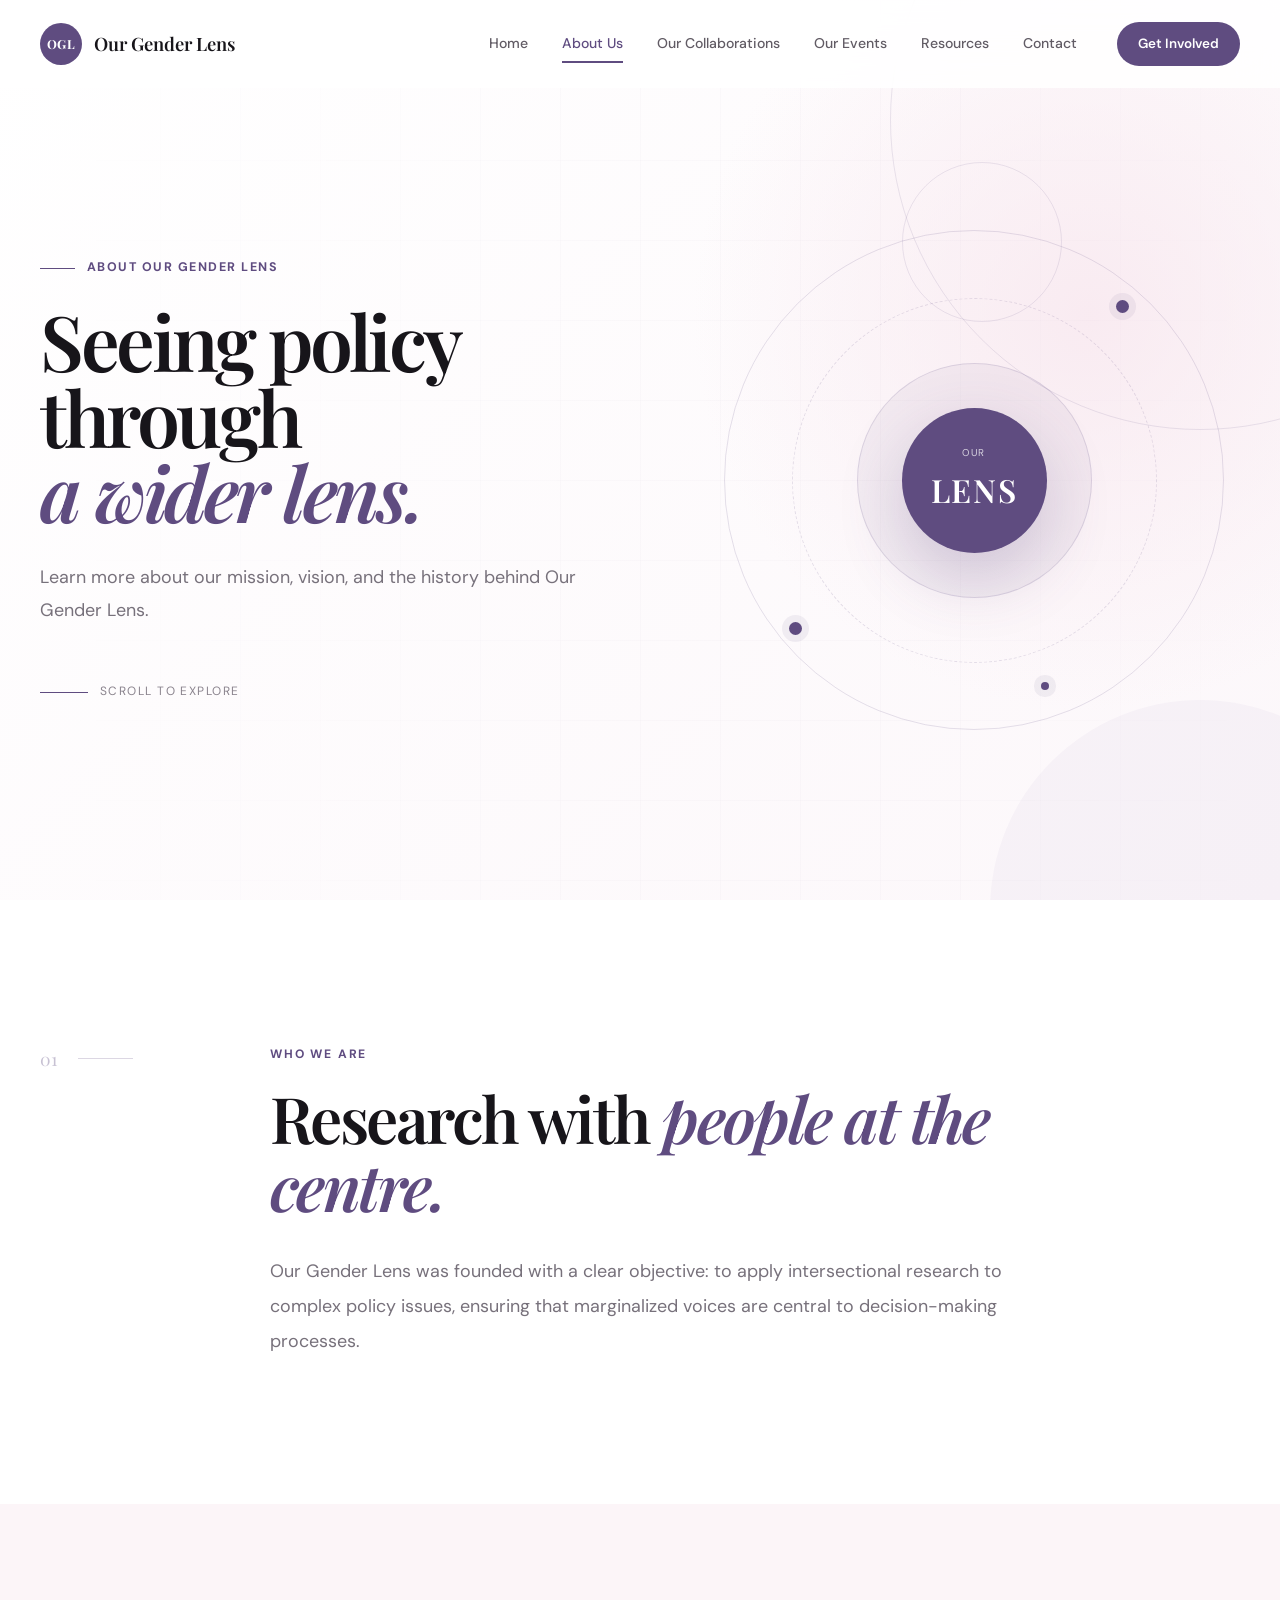
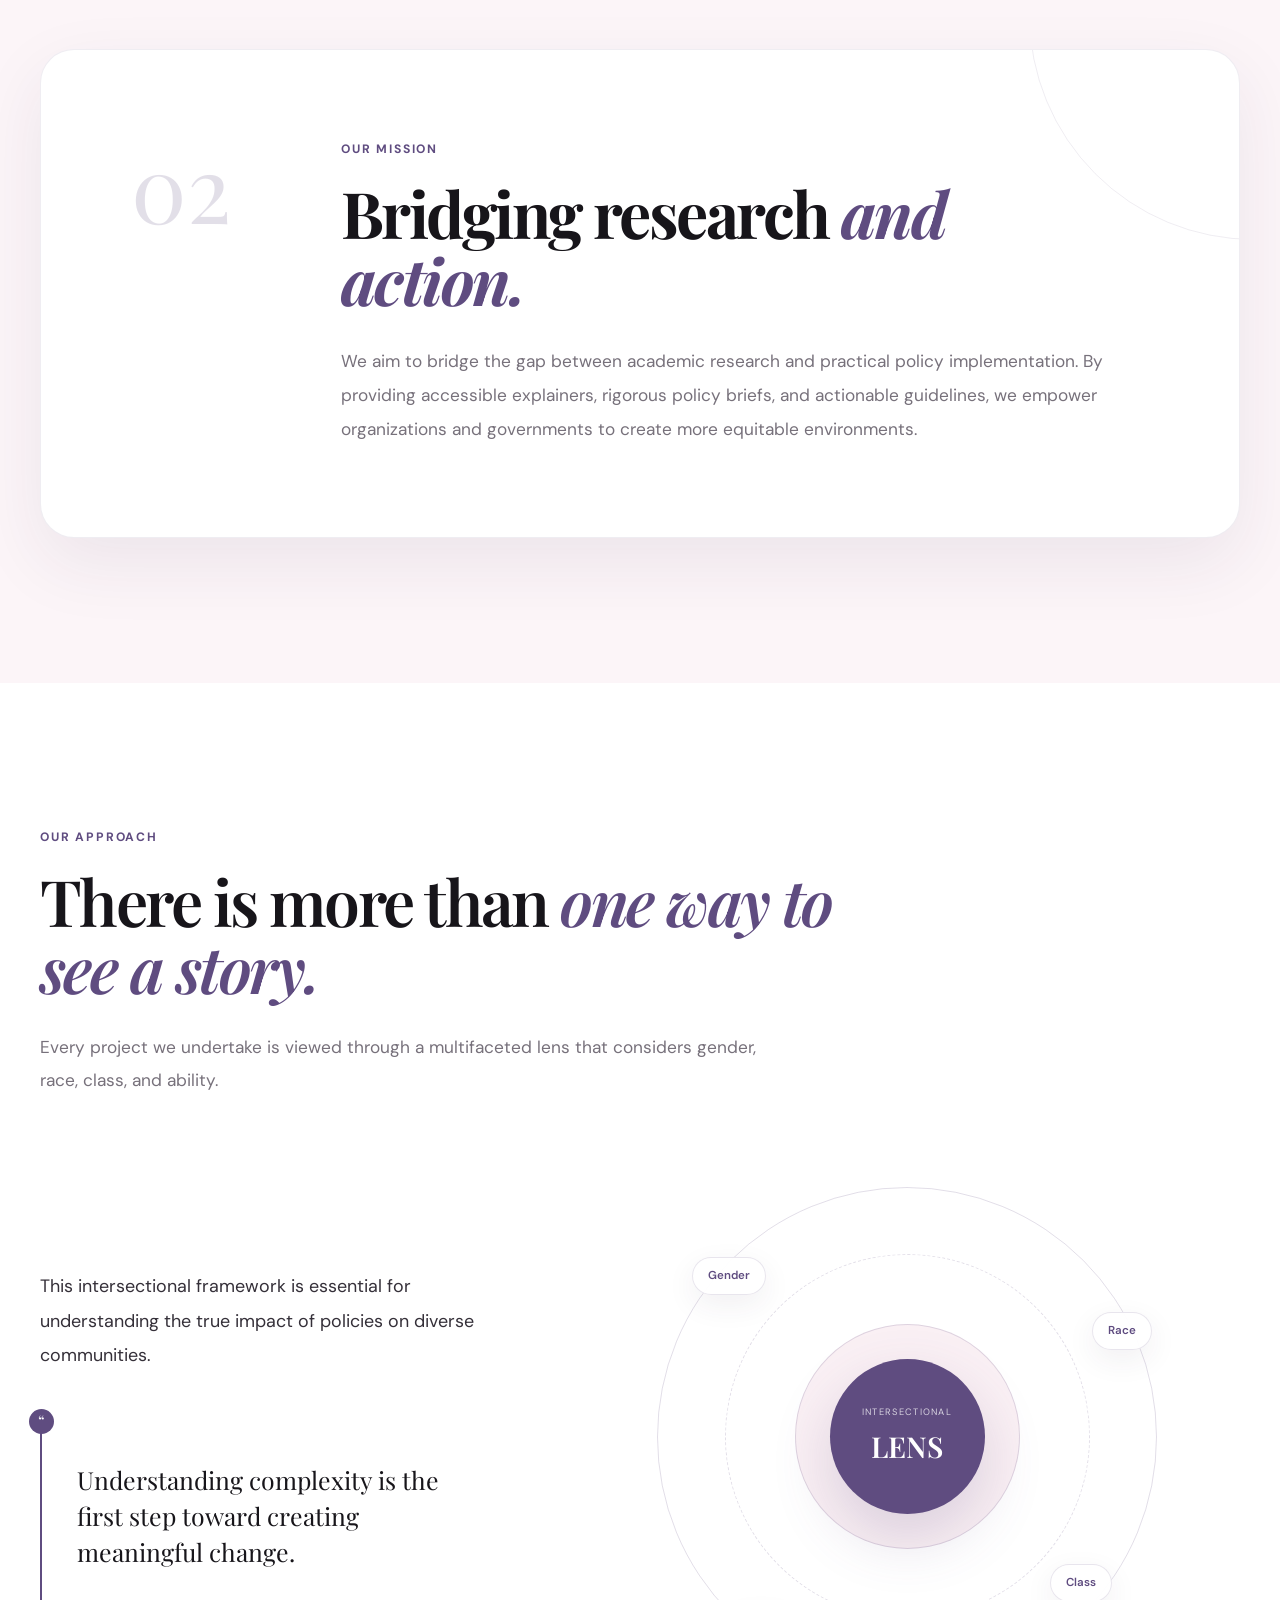
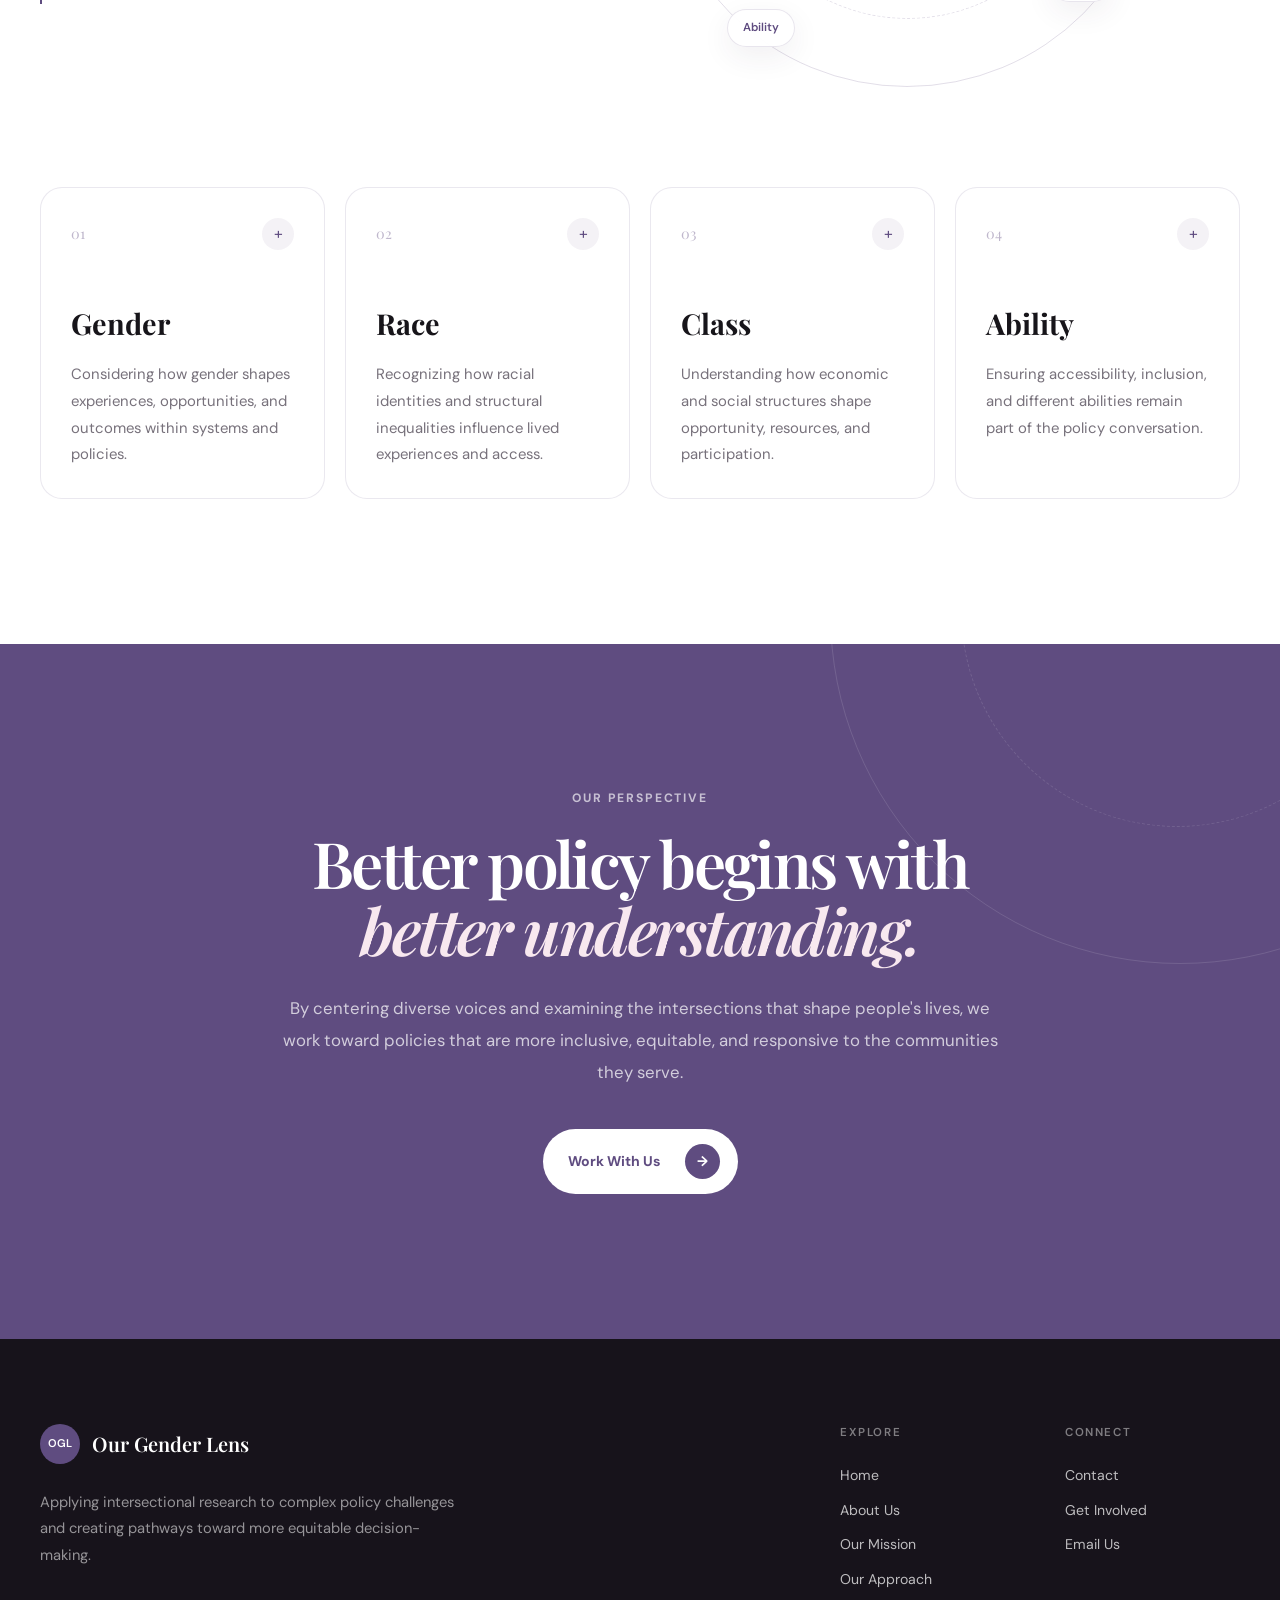
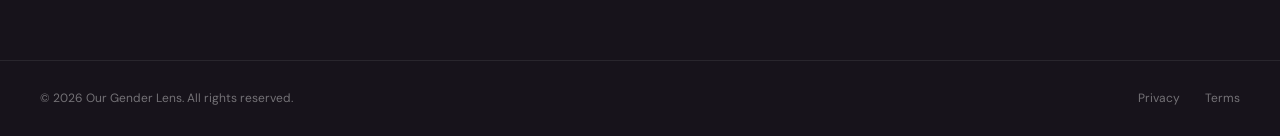
==== commit 191f7cd3: "Frontend Update" ====
--- a/about.html
+++ b/about.html
@@ -82,15 +82,19 @@
                     About Us
                 </a>
 
-                <a href="#mission">
-                    Our Mission
+                  <a href="collaborations.html">
+                    Our Collaborations
                 </a>
 
-                <a href="#approach">
-                    Our Approach
+                <a href="events.html">
+                    Our Events
                 </a>
 
-                <a href="#contact">
+                <a href="resources.html">
+                    Resources
+                </a>
+
+                <a href="contact.html">
                     Contact
                 </a>
 
@@ -101,7 +105,7 @@
 
             <div class="header-actions">
 
-                <a href="#contact" class="header-button">
+                <a href="contact.html" class="header-button">
                     Get Involved
                 </a>
 
@@ -164,12 +168,12 @@
             Collaborations
         </a>
 
-        <a href="#events">
+        <a href="events.html">
             Events  
         </a>
 
 
-        <a href="#contact" class="mobile-cta">
+        <a href="contact.html" class="mobile-cta">
             Get Involved
         </a>
 
